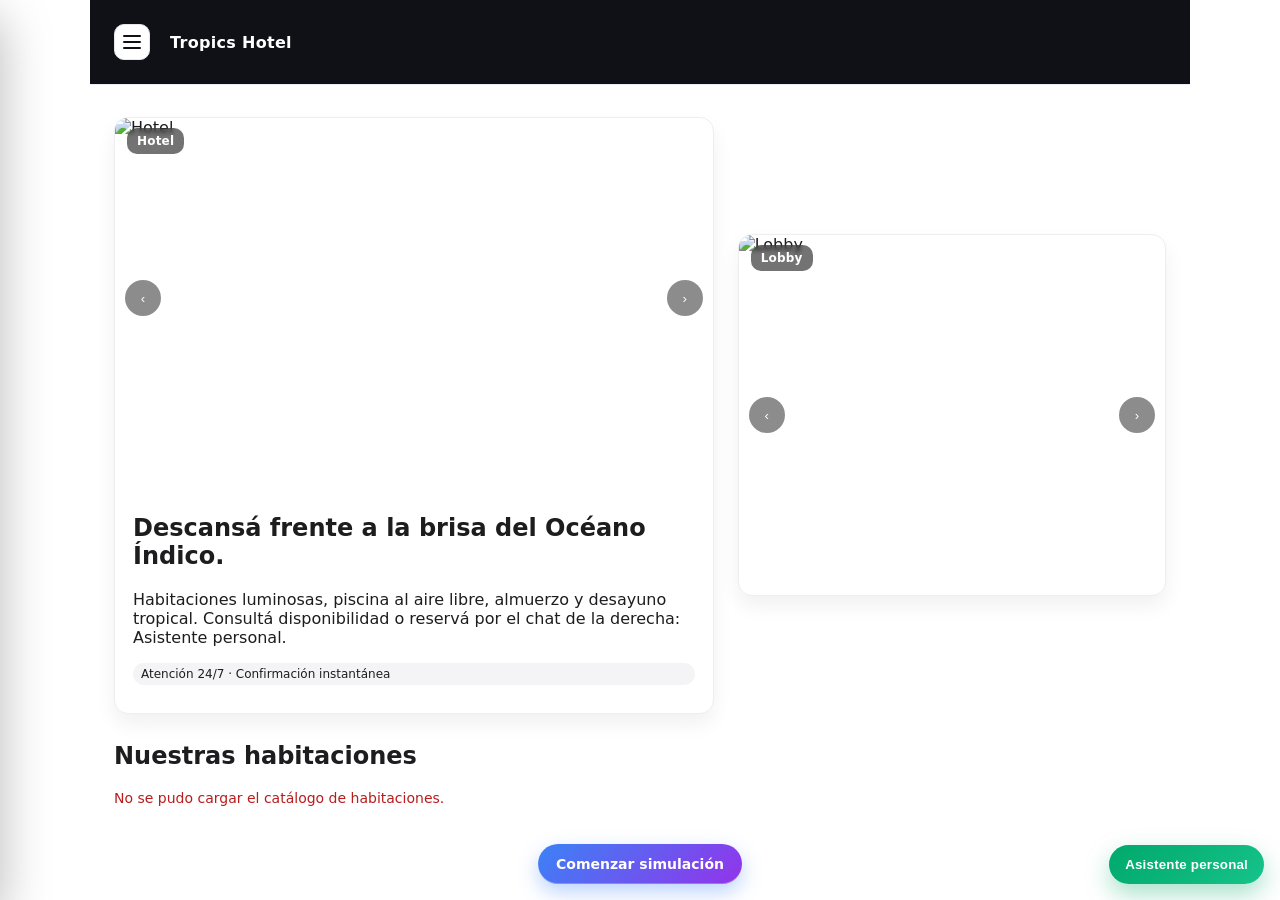
==== index.html @ 01fd9149 "Add files via upload" ====
<!doctype html>
<html lang="es">
  <head>
    <meta charset="utf-8" />
    <meta name="viewport" content="width=device-width, initial-scale=1" />
    <title>Tropics Hotel – Reservas</title>

    <!-- Logo como favicon (opcional) -->
    <link rel="icon" href="img/logo-tropics.jpg" />
    <link rel="stylesheet" href="chat-widget.css" />

    <!-- Estilos/animaciones del CHAT (solo visual) -->
    <link rel="stylesheet" href="visual/chat-visual.css" />
    <script defer src="visual/chat-visual.js"></script>

    <style>
      :root { --brand:#123; --accent:#14b8a6; --jade:#00a86b; --jade2:#16c38a; }
      * { box-sizing:border-box; }

      /* ✅ Fondo con TU nueva imagen (único cambio) */
      body {
        margin:0;
        font-family:system-ui,-apple-system,Segoe UI,Roboto,sans-serif;
        color:#1d1d1f;

        background-image: url('img/bg-gray.jpg'); /* <-- NUEVO FONDO */
        background-size: cover;
        background-position: center;
        background-repeat: no-repeat;
        background-attachment: fixed;
      }

      header { padding:20px 24px; border-bottom:1px solid #eee; position:sticky; top:0; background:#fff; z-index:5; display:flex; align-items:center; justify-content:space-between; }
      header .brand { display:flex; align-items:center; gap:10px; font-weight:800; letter-spacing:.3px; color:var(--brand); }
      /* 🔸 logo clickeable (ampliación en lightbox) */
      header .brand img { width:28px; height:28px; border-radius:6px; object-fit:cover; cursor:zoom-in; }

      .container { max-width:1100px; margin:0 auto; padding:24px; }

      .hero { display:grid; grid-template-columns:1.4fr 1fr; gap:24px; align-items:center; margin-top:8px; }
      .card { border:1px solid #eee; border-radius:14px; overflow:hidden; box-shadow:0 10px 20px rgba(0,0,0,.06); background:#fff; }
      .hero img { display:block; width:100%; height:360px; object-fit:cover; }
      .hero .copy { padding:16px 18px; }

      .rooms { margin-top:28px; }
      .rooms h2 { margin:0 0 12px; }
      .grid { display:grid; grid-template-columns:repeat(3, 1fr); gap:16px; }
      .room { position:relative; border:1px solid #eee; border-radius:12px; overflow:hidden; box-shadow:0 6px 14px rgba(0,0,0,.05); background:#fff; }
      .img-wrap { position:relative; cursor:pointer; }
      .img-wrap img { width:100%; height:200px; object-fit:cover; display:block; position:relative; z-index:1; }

      /* Overlay sobre la imagen (recibe clics) */
      .overlay {
        position:absolute; left:10px; right:10px; bottom:10px;
        display:flex; gap:8px; align-items:center; justify-content:space-between;
        z-index:2;
      }
      .badge-price {
        background:rgba(255,255,255,.92); color:#111;
        padding:6px 10px; border-radius:10px; font-weight:600; font-size:12px;
        backdrop-filter:saturate(1.2) blur(3px);
      }

      /* ===== Botón “¡Reservá ya!” (SOLO DISEÑO) ===== */
      .btn-reserve {
        border:none; cursor:pointer;
        /* ✅ degradé jade para más presencia */
        background: linear-gradient(135deg, var(--jade), var(--jade2));
        color:#fff; font-weight:800; font-size:12px;
        padding:9px 14px; border-radius:999px;
        box-shadow: 0 8px 18px rgba(0,168,107,.35), inset 0 -1px 0 rgba(255,255,255,.25);
        transition: transform .16s ease, box-shadow .2s ease, filter .15s ease;
        position: relative; overflow: hidden;
      }
      /* “levitación” y brillo */
      .btn-reserve:hover{
        transform: translateY(-2px);
        box-shadow: 0 12px 26px rgba(0,168,107,.45), inset 0 -1px 0 rgba(255,255,255,.3);
        filter: brightness(1.03);
      }
      .btn-reserve:active{
        transform: translateY(0);
        filter: saturate(1.06);
      }
      /* Efecto “shine” sutil al pasar el mouse */
      .btn-reserve::before{
        content:"";
        position:absolute; top:-50%; left:-20%;
        width:40%; height:200%;
        transform: rotate(25deg);
        background: linear-gradient(90deg, rgba(255,255,255,0) 0%, rgba(255,255,255,.45) 50%, rgba(255,255,255,0) 100%);
        opacity:0; pointer-events:none;
        transition: opacity .25s ease, left .6s ease;
      }
      .btn-reserve:hover::before{
        opacity:.9; left:120%;
      }

      .room .meta { padding:10px 12px; font-size:14px; display:flex; justify-content:space-between; align-items:center;}
      .pill { background:#f4f4f6; padding:4px 8px; border-radius:999px; font-size:12px; }

      /* 🔹 Acciones bajo el nombre de la habitación */
      .room-actions { display:flex; gap:8px; align-items:center; padding:0 12px 12px 12px; }
      .btn-secondary{
        border:1px solid #e5e7eb; background:#fff; color:#111; font-weight:600; font-size:12px;
        padding:8px 12px; border-radius:10px; cursor:pointer;
      }
      .btn-secondary:hover{ background:#f9fafb; }

      /* ==== Carrusel genérico (hero & lobby) ==== */
      .slider { position:relative; }
      .slider .slide { width:100%; height:360px; object-fit:cover; display:block; }
      .slider .nav {
        position:absolute; top:50%; transform:translateY(-50%);
        background:rgba(0,0,0,.45); color:#fff; border:0; width:36px; height:36px;
        border-radius:999px; cursor:pointer; display:flex; align-items:center; justify-content:center;
      }
      .slider .prev { left:10px; }
      .slider .next { right:10px; }
      .slider .nav:hover { background:rgba(0,0,0,.6); }
      .slider .dots { position:absolute; left:0; right:0; bottom:10px; display:flex; gap:6px; justify-content:center; }
      .slider .dot { width:8px; height:8px; border-radius:999px; background:rgba(255,255,255,.7); border:1px solid rgba(0,0,0,.12); }
      .slider .dot.active { background:#fff; }

      /* 🔖 Etiquetas sobre las fotos */
      .slider .tag-badge{
        position:absolute; top:10px; left:12px;
        padding:6px 10px; border-radius:10px;
        background:rgba(0,0,0,.55); color:#fff; font-weight:700; font-size:12px;
        letter-spacing:.2px; z-index:3; backdrop-filter:saturate(1.2) blur(2px);
      }

      /* ==== Lightbox ==== */
      .lightbox{
        position:fixed; inset:0; display:none;
        align-items:center; justify-content:center;
        background:rgba(10,12,16,.65);
        backdrop-filter:blur(4px);
        z-index:50;
      }
      .lightbox.open{ display:flex; }
      .lightbox .inner{
        position:relative; max-width:92vw; max-height:92vh;
        border-radius:14px; overflow:hidden; box-shadow:0 20px 45px rgba(0,0,0,.35);
        /* 🟢 CAMBIO: blanco para evitar franjas negras */
        background:#fff;
      }
      .lightbox img{
        display:block;
        /* 🟢 CAMBIO: ocupa todo el ancho disponible sin deformar */
        width:100%; height:auto;
        max-width:92vw; max-height:70vh;
        object-fit:contain;
        background:#fff; /* fondo blanco para evitar bordes oscuros */
      }
      .lightbox .close{
        position:absolute; top:10px; right:10px;
        background:rgba(0,0,0,.6); color:#fff; border:0; width:36px; height:36px;
        border-radius:999px; cursor:pointer; font-size:18px; line-height:36px; text-align:center;
      }
      .lightbox .close:hover{ background:rgba(0,0,0,.8); }

      /* 🔹 Panel de descripción bajo la imagen del lightbox */
      .lightbox .caption{
        background:#fff; color:#111;
        padding:14px 16px; border-top:1px solid #111;
      }
      .lightbox .caption h3{ margin:0 0 6px; font-size:16px; }
      .lightbox .caption p{ margin:0; font-size:14px; line-height:1.45; }

      @media (max-width:1024px){ .hero{ grid-template-columns:1fr; } }
      @media (max-width:680px){ .grid{ grid-template-columns:1fr; } .slider .slide{ height:260px; } }

      /* ================================
         🟢 NUEVO: Botón fijo "Comenzar simulación"
         ================================ */
      #simulate-fab{
        position:fixed;
        left:50%;
        bottom:16px;
        transform:translateX(-50%);
        z-index:2147481000; /* por debajo del panel del chat (2147483000) */
        text-decoration:none;
        font-weight:900;
        font-size:14px;
        padding:12px 18px;
        border-radius:999px;
        color:#fff;
        /* 🌌 Azul galáctico con toque morado */
        background:linear-gradient(135deg, #3b82f6, #9333ea);
        box-shadow:0 8px 20px rgba(59,130,246,.35), inset 0 -1px 0 rgba(255,255,255,.25);
        border:0;
        display:inline-flex;
        align-items:center;
        justify-content:center;
        gap:8px;
        animation: simPulse 2.2s ease-in-out infinite;
        user-select:none;
      }
      #simulate-fab:hover{
        filter:brightness(1.05);
        transform:translateX(-50%) translateY(-2px);
        box-shadow:0 12px 28px rgba(59,130,246,.45), inset 0 -1px 0 rgba(255,255,255,.3);
      }
      #simulate-fab:active{ transform:translateX(-50%) translateY(0); }
      @keyframes simPulse{
        0%{ box-shadow:0 8px 20px rgba(59,130,246,.35), 0 0 0 0 rgba(59,130,246,0.25); }
        70%{ box-shadow:0 8px 20px rgba(59,130,246,.35), 0 0 0 14px rgba(59,130,246,0); }
        100%{ box-shadow:0 8px 20px rgba(59,130,246,.35), 0 0 0 0 rgba(59,130,246,0); }
      }
      @media (max-width: 720px){
        #simulate-fab{
          bottom:12px;
          font-size:13px;
          padding:11px 16px;
        }
      }

      /* ================================
         🟢 NUEVO: Botón hamburguesa + Drawer de Políticas
         ================================ */
      .hamburger-btn{
        display:inline-flex;
        align-items:center;
        justify-content:center;
        width:36px; height:36px;
        border-radius:10px;
        border:1px solid #e5e7eb;
        background:#fff; color:#111;
        cursor:pointer;
        margin-right:10px;
      }
      .hamburger-btn:focus{ outline:2px solid #3b82f6; outline-offset:2px; }
      .hamburger-lines{
        width:18px; height:14px; position:relative;
      }
      .hamburger-lines::before,
      .hamburger-lines::after,
      .hamburger-lines span{
        content:"";
        position:absolute; left:0; right:0; height:2px; background:#111; border-radius:2px;
      }
      .hamburger-lines::before{ top:0; }
      .hamburger-lines span{ top:6px; }
      .hamburger-lines::after{ bottom:0; }

      /* Drawer */
      #policy-backdrop{
        position:fixed; inset:0; background:rgba(10,12,16,.55);
        backdrop-filter: blur(2px);
        display:none; z-index:2147481500; /* debajo del chat */
      }
      #policy-backdrop.open{ display:block; }

      #policy-drawer{
        position:fixed; top:0; left:0; bottom:0;
        width:380px; max-width:92vw;
        background:#fff; color:#111;
        box-shadow: 0 18px 48px rgba(0,0,0,.28);
        transform: translateX(-100%);
        transition: transform .25s ease;
        z-index:2147481600; /* debajo del chat */
        display:flex; flex-direction:column;
      }
      #policy-drawer.open{ transform: translateX(0); }

      #policy-drawer header{
        display:flex; align-items:center; justify-content:space-between;
        padding:14px 16px; border-bottom:1px solid #eee;
      }
      #policy-drawer header h2{ font-size:16px; margin:0; }
      #policy-close{
        width:32px; height:32px; border-radius:8px; border:1px solid #e5e7eb; background:#fff; cursor:pointer;
      }
      #policy-body{
        padding:8px 0 12px 0; overflow:auto;
      }

      /* (estilos viejos del acordeón se dejan por compatibilidad) */
      .accordion { padding:8px 12px 16px; }
      .accordion details{ border-bottom:1px solid #eee; padding:6px 0; }
      .accordion summary{ cursor:pointer; list-style:none; font-weight:700; padding:8px 6px; border-radius:8px; }
      .accordion summary::-webkit-details-marker{ display:none; }
      .accordion summary:focus{ outline:2px solid #3b82f6; outline-offset:2px; }
      .accordion .panel{ padding:0 6px 12px 6px; font-size:14px; line-height:1.5; }

      /* ================================
         🟢 NUEVO: Lista de títulos + Modal (panel)
         ================================ */
      .plist{ padding:8px 12px 16px; display:grid; gap:10px; }
      .pitem{
        display:flex; align-items:center; justify-content:space-between; width:100%;
        border:1px solid #e5e7eb; border-radius:12px; background:#fff; padding:10px 12px;
        cursor:pointer; transition: box-shadow .15s ease, transform .03s ease;
      }
      .pitem:hover{ box-shadow:0 6px 16px rgba(0,0,0,.06) }
      .pitem:active{ transform: translateY(1px) }
      .pitem .ptitle{ font-weight:800; font-size:14px; color:#111; }
      .pitem .badge{ font-size:11px; font-weight:700; color:#374151; background:#f3f4f6; border:1px solid #e5e7eb; border-radius:999px; padding:2px 8px; }

      /* Modal dentro del drawer */
      #policy-modal-backdrop{
        position:fixed; inset:0; background:rgba(10,12,16,.55); backdrop-filter: blur(2px);
        display:none; z-index:2147481650; /* por encima del drawer y por debajo del chat */
      }
      #policy-modal-backdrop.open{ display:block; }

      #policy-modal{
        position:fixed; left:50%; top:4vh; transform:translateX(-50%);
        width:min(820px, 94vw); max-height:92vh; overflow:auto;
        background:#fff; border:1px solid #e5e7eb; border-radius:14px;
        box-shadow: 0 20px 48px rgba(0,0,0,.28); z-index:2147481660; display:none;
      }
      #policy-modal.open{ display:block; }
      #policy-modal header{
        position:sticky; top:0; background:#fff; border-bottom:1px solid #eee;
        display:flex; align-items:center; justify-content:space-between; padding:12px 14px; z-index:1;
      }
      #policy-modal header h3{ margin:0; font-size:16px; }
      #policy-modal header button{
        width:34px; height:34px; border-radius:8px; border:1px solid #e5e7eb; background:#fff; cursor:pointer;
      }
      #policy-modal .content{ padding:14px; font-size:14px; line-height:1.55; }
      #policy-modal .content p{ margin:0 0 10px 0 }
      #policy-modal .content ul{ margin:8px 0 12px 18px }
      #policy-modal .content li{ margin:4px 0 }
      .policy-hint{ padding:4px 12px 0; font-size:12px; color:#6b7280; }
    </style>
  </head>
  <body>
    <header class="container">
      <div style="display:flex; align-items:center; gap:10px;">
        <!-- 🟢 NUEVO: Botón hamburguesa (superior izquierdo) -->
        <button id="policy-btn" class="hamburger-btn" aria-label="Abrir políticas y privacidad" aria-controls="policy-drawer" aria-expanded="false">
          <span class="hamburger-lines"><span></span></span>
        </button>

        <div class="brand">
          <img id="logoImage" src="img/logo-tropics.jpg" alt="Logo" onerror="this.style.display='none'">
          Tropics Hotel
        </div>
      </div>
    </header>

    <main class="container">
      <section class="hero">
        <!-- ====== HERO / IZQUIERDA (Hotel) ====== -->
        <div class="card">
          <div class="slider" id="slider-hero" aria-label="Galería del hotel">
            <span class="tag-badge">Hotel</span>
            <img class="slide" id="hero-img" src="" alt="Hotel" />
            <button class="nav prev" type="button" aria-label="Anterior" id="hero-prev">‹</button>
            <button class="nav next" type="button" aria-label="Siguiente" id="hero-next">›</button>
            <div class="dots" id="hero-dots" aria-hidden="true"></div>
          </div>
          <div class="copy">
            <h1>Descansá frente a la brisa del Océano Índico.</h1>
            <p>Habitaciones luminosas, piscina al aire libre, almuerzo y desayuno tropical. Consultá disponibilidad o reservá por el chat de la derecha: Asistente personal.</p>
            <p class="pill">Atención 24/7 · Confirmación instantánea</p>
          </div>
        </div>

        <!-- ====== LOBBY / DERECHA ====== -->
        <div class="card">
          <div class="slider" id="slider-lobby" aria-label="Galería del lobby">
            <span class="tag-badge">Lobby</span>
            <img class="slide" id="lobby-img" src="" alt="Lobby" />
            <button class="nav prev" type="button" aria-label="Anterior" id="lobby-prev">‹</button>
            <button class="nav next" type="button" aria-label="Siguiente" id="lobby-next">›</button>
            <div class="dots" id="lobby-dots" aria-hidden="true"></div>
          </div>
        </div>
      </section>

      <!-- === HABITACIONES DINÁMICAS DESDE GOOGLE SHEETS === -->
      <section class="rooms">
        <h2>Nuestras habitaciones</h2>
        <div id="rooms-grid" class="grid" aria-live="polite"></div>

        <!-- Plantilla de tarjeta -->
        <template id="room-card-template">
          <article class="room">
            <div class="img-wrap" role="button" tabindex="0" aria-label="Seleccionar habitación">
              <img src="" alt="" loading="lazy" />
              <div class="overlay">
                <span class="badge-price"></span>
                <button class="btn-reserve" type="button" aria-label="Reservar esta habitación">¡Reservá ya!</button>
              </div>
            </div>
            <div class="meta">
              <strong class="room-name"></strong>
              <span class="pill room-price"></span>
            </div>
            <!-- 🔹 NUEVO: acciones bajo el nombre -->
            <div class="room-actions">
              <button class="btn-secondary btn-view" type="button" aria-label="Ver habitación">Ver habitación</button>
            </div>
          </article>
        </template>

        <p id="rooms-error" style="display:none; color:#b91c1c; font-size:14px; margin-top:8px;">
          No se pudo cargar el catálogo de habitaciones.
        </p>
      </section>
    </main>

    <!-- 🔵 NUEVO: Backdrop + Drawer de Políticas con lista dinámica -->
    <div id="policy-backdrop" aria-hidden="true"></div>
    <aside id="policy-drawer" role="dialog" aria-label="Políticas y privacidad" aria-modal="true">
      <header>
        <h2>Políticas y privacidad</h2>
        <button id="policy-close" aria-label="Cerrar panel">✕</button>
      </header>

      <div id="policy-body">
        <p class="policy-hint">Tocá un título para ver su información.</p>
        <!-- Lista dinámica de títulos del PDF (extraídos desde politicas.html) -->
        <div id="policy-list" class="plist" role="list"></div>
      </div>
    </aside>

    <!-- Modal (dentro del panel) -->
    <div id="policy-modal-backdrop" aria-hidden="true"></div>
    <article id="policy-modal" role="dialog" aria-modal="true" aria-labelledby="policy-modal-title" aria-describedby="policy-modal-desc">
      <header>
        <h3 id="policy-modal-title">Título</h3>
        <button id="policy-modal-close" aria-label="Cerrar">✕</button>
      </header>
      <div id="policy-modal-desc" class="content"></div>
    </article>

    <!-- Lightbox global -->
    <div class="lightbox" id="lightbox" role="dialog" aria-modal="true" aria-label="Imagen ampliada">
      <div class="inner">
        <button class="close" type="button" id="lbClose" aria-label="Cerrar">✕</button>
        <img id="lbImg" src="" alt="Imagen ampliada" />
        <!-- 🔹 NUEVO: panel de texto bajo la imagen -->
        <div class="caption" id="lbCaption" style="display:none;">
          <h3 id="lbTitle"></h3>
          <p id="lbText"></p>
        </div>
      </div>
    </div>

    <!-- LÓGICA: Carruseles + Lightbox -->
    <script>
      /* ===== Util: prueba .jpg/.jpeg/.webp automáticamente ===== */
      function setImgWithFallback(imgEl, basePathWithoutExt, onload) {
        const exts = [".jpg",".jpeg",".webp"];
        let i = 0;
        function tryNext(){
          if (i >= exts.length) return;
          const url = basePathWithoutExt + exts[i++];
          imgEl.onload = () => { imgEl.onload = null; onload && onload(); };
          imgEl.onerror = tryNext;
          imgEl.src = url;
        }
        tryNext();
      }

      /* ===== Normalizar enlaces de Google Drive a directo (lh3) ===== */
      function normalizeDriveUrl(u){
        if(!u) return u;
        try {
          const s = String(u).trim();
          // ya directo (lh3)
          if (/^https?:\/\/(?:lh3|lh\d)\.googleusercontent\.com\/d\//i.test(s)) return s;
          // /file/d/ID/(view|preview)...
          let m = s.match(/\/file\/d\/([a-zA-Z0-9_-]+)/);
          if (m && m[1]) return `https://lh3.googleusercontent.com/d/${m[1]}=w1600`;
          // .../d/ID/...
          m = s.match(/\/d\/([a-zA-Z0-9_-]+)/);
          if (m && m[1]) return `https://lh3.googleusercontent.com/d/${m[1]}=w1600`;
          // open?id=ID  o  uc?id=ID  o  ?id=ID
          m = s.match(/[?&](?:id|uc)=([a-zA-Z0-9_-]+)/);
          if (m && m[1]) return `https://lh3.googleusercontent.com/d/${m[1]}=w1600`;
          return s;
        } catch { return u; }
      }

      /* Probar si existe una imagen (cualquier extensión común) */
      function probeBaseExists(basePathWithoutExt, cb) {
        const exts = [".jpg",".jpeg",".webp"];
        let i = 0;
        function tryNext(){
          if (i >= exts.length) { cb(false); return; }
          const url = basePathWithoutExt + exts[i++];
          const im = new Image();
          im.onload = ()=> cb(true);
          im.onerror = tryNext;
          im.src = url;
        }
        tryNext();
      }

      (function(){
        /* ===== Lightbox ===== */
        const lb = document.getElementById('lightbox');
        const lbImg = document.getElementById('lbImg');
        const lbClose = document.getElementById('lbClose');
        const lbCaption = document.getElementById('lbCaption');
        const lbTitle = document.getElementById('lbTitle');
        const lbText = document.getElementById('lbText');

        // ⬇️ Extiendo para soportar título + texto (back-compatible con llamadas viejas)
        function openLB(src, alt, title, text){
          lbImg.src = src; lbImg.alt = alt || 'Imagen ampliada';
          if (title || text){
            lbTitle.textContent = title || '';
            lbText.textContent = text || '';
            lbCaption.style.display = 'block';
          } else {
            lbCaption.style.display = 'none';
            lbTitle.textContent = '';
            lbText.textContent = '';
          }
          lb.classList.add('open'); lb.setAttribute('aria-hidden','false'); lbClose.focus();
        }
        function closeLB(){
          lb.classList.remove('open'); lb.setAttribute('aria-hidden','true');
        }
        lbClose?.addEventListener('click', closeLB);
        lb?.addEventListener('click', (e)=>{ if(e.target === lb) closeLB(); });
        document.addEventListener('keydown', (e)=>{ if (e.key === 'Escape' && lb.classList.contains('open')) closeLB(); });

        /* 🔸 Logo ampliable */
        const logo = document.getElementById('logoImage');
        if (logo) {
          logo.addEventListener('click', ()=> openLB(logo.src, 'Logo del hotel'));
        }

        /* ===== Carrusel: hero ===== */
        const heroImgs = ["/img/hotel-1", "/img/hotel-2", "/img/hotel-3"]; // sin extensión
        const heroImgEl = document.getElementById('hero-img');
        const heroDots = document.getElementById('hero-dots');
        let hi = 0;
        function renderHeroDots(){
          heroDots.innerHTML = "";
          heroImgs.forEach((_, idx) => {
            const d = document.createElement('div');
            d.className = 'dot' + (idx===hi ? ' active':'');
            d.addEventListener('click', ()=>showHero(idx));
            heroDots.appendChild(d);
          });
        }
        function showHero(idx){
          hi = (idx + heroImgs.length) % heroImgs.length;
          setImgWithFallback(heroImgEl, heroImgs[hi], renderHeroDots);
        }
        document.getElementById('hero-prev').addEventListener('click', ()=>showHero(hi-1));
        document.getElementById('hero-next').addEventListener('click', ()=>showHero(hi+1));
        heroImgEl.addEventListener('click', ()=> openLB(heroImgEl.src, 'Hotel'));
        showHero(0);
        /* 🟢 NUEVO: Auto-rotación cada 5 segundos (loop infinito) */
        setInterval(()=>showHero(hi+1), 5000);

        /* ===== Carrusel: lobby (auto-agrega lobby-2 si existe) ===== */
        const lobbyBaseList = ["/img/lobby"]; // base sin extensión
        const lobbyImgEl = document.getElementById('lobby-img');
        const lobbyDots = document.getElementById('lobby-dots');
        let li = 0;

        function renderLobbyDots(){
          lobbyDots.innerHTML = "";
          lobbyBaseList.forEach((_, idx) => {
            const d = document.createElement('div');
            d.className = 'dot' + (idx===li ? ' active':'' );
            d.addEventListener('click', ()=>showLobby(idx));
            lobbyDots.appendChild(d);
          });
        }
        function showLobby(idx){
          li = (idx + lobbyBaseList.length) % lobbyBaseList.length;
          setImgWithFallback(lobbyImgEl, lobbyBaseList[li], renderLobbyDots);
        }
        document.getElementById('lobby-prev').addEventListener('click', ()=>showLobby(li-1));
        document.getElementById('lobby-next').addEventListener('click', ()=>showLobby(li+1));
        lobbyImgEl.addEventListener('click', ()=> openLB(lobbyImgEl.src, 'Lobby'));

        // inicial
        showLobby(0);
        /* 🟢 NUEVO: Auto-rotación cada 5 segundos (loop infinito) */
        setInterval(()=>showLobby(li+1), 5000);

        // 🔸 si existe /img/lobby-2.(jpg|jpeg|webp), se agrega automáticamente
        probeBaseExists("/img/lobby-2", (exists) => {
          if (exists) {
            lobbyBaseList.push("/img/lobby-2");
            renderLobbyDots();
          }
        });

        // Exponer openLB global para usarlo desde otras secciones (rooms)
        window.__openLB = openLB;
      })();
    </script>

    <!-- LÓGICA DE HABITACIONES (intacta + integración Reserva rápida + Ver habitación) -->
    <script>
      (function(){
        // Orden visual
        const wantedNames = ["Suite premium","Simple estándar","Simple estándar","Doble estándar"];

        // Base de imágenes (el script intentará .jpg/.jpeg/.webp)
        const imageBaseMap = {
          "Suite premium": "suite-premium",
          "Simple estándar": ["simple-estandar-1","simple-estandar-2"],
          "Doble estándar": "doble-estandar"
        };
        const imagePickCount = {};

        const grid = document.getElementById('rooms-grid');
        const tpl  = document.getElementById('room-card-template');
        const err  = document.getElementById('rooms-error');

        const normalized = (s)=> String(s||'').toLowerCase().normalize('NFD').replace(/[\u0300-\u036f]/g,'').trim();

        function pickBase(name){
          const v = imageBaseMap[name];
          if (!v) return null;
          if (Array.isArray(v)) {
            const used = imagePickCount[name] || 0;
            imagePickCount[name] = used + 1;
            return v[used % v.length];
          }
          return v;
        }

        function setImgWithFallbackRoom(imgEl, base) {
          const exts = [".jpg",".jpeg",".webp"];
          let i = 0;
          function tryNext(){
            if (i >= exts.length) {
              // Fallback final remoto
              imgEl.src = "https://images.unsplash.com/photo-1551776235-dde6d4829808?q=80&w=1200&auto=format&fit=crop";
              return;
            }
            imgEl.onerror = () => { i++; tryNext(); };
            imgEl.src = "/img/" + base + exts[i];
          }
          tryNext();
        }

        function formatPrice(v, curr){
          if(!(Number.isFinite(v) && v>0)) return null;
          try { return new Intl.NumberFormat('es-AR', { style: 'currency', currency: (curr||'USD') }).format(v); }
          catch { return (curr||'USD') + " " + v; }
        }

        /* ===== Apertura del chat y navegación al flujo de RESERVA ===== */

        // Mantengo helpers existentes como fallback:
        function openChatFast() {
          try { if (window.ChatWidget && typeof window.ChatWidget.open === 'function') window.ChatWidget.open(); } catch(e){}
          const launcher = document.querySelector('#chat-widget-launcher, [data-cw="launcher"], .cw-launcher, button[aria-label="Asistente personal"]');
          if (launcher) { try { launcher.click(); } catch(e){} }
          const buttons = Array.from(document.querySelectorAll('button, a, div[role="button"]'));
          const cand = buttons.find(b => (b.innerText||'').toLowerCase().includes('asistente personal'));
          if (cand) { try { cand.click(); } catch(e){} }
        }

        function tryClickReserveButton() {
          const selectors = ['button','a','[role="button"]','.cw-chip','.cw-menu button','.cw-menu a'];
          const labels = ['hacer una reserva','reservar','reserva','book now','book','make a reservation'];
          for (const sel of selectors) {
            const nodes = document.querySelectorAll(sel);
            for (const n of nodes) {
              const t = (n.innerText || n.textContent || '').trim().toLowerCase();
              if (!t) continue;
              if (labels.some(lbl => t.includes(lbl))) {
                try { (n).click(); return true; } catch {}
              }
            }
          }
          return false;
        }

        function sendToChat(text){
          const start = performance.now();
          function tryNow(){
            const input = document.querySelector('#cw-text, #cw-input, [data-cw="input"], .cw-input textarea, .cw-input input, textarea, input[type="text"]');
            if (input && input.offsetParent !== null) {
              input.focus();
              input.value = text;
              input.dispatchEvent(new Event('input', {bubbles:true}));
              const sendBtn = document.querySelector('#cw-send, [data-cw="send"], .cw-send, button[type="submit"]');
              if (sendBtn) { try { sendBtn.click(); } catch(e){} }
              else { input.dispatchEvent(new KeyboardEvent('keydown', {key:'Enter', bubbles:true})); }
              return true;
            }
            if (performance.now() - start < 2200) { requestAnimationFrame(tryNow); return false; }
            window.postMessage({ type:'CW_PREFILL', text }, '*');
            return false;
          }
          tryNow();
        }

        // >>> ACTUALIZADO: usa la API del widget (Reserva rápida) y conserva fallback
        function launchReservation(roomName, priceFmt){
          // 1) Intento oficial: abrir panel + Reserva rápida con habitación preseleccionada
          try {
            if (window.ChatWidget && typeof window.ChatWidget.startPreselected === 'function') {
              window.ChatWidget.startPreselected(roomName);
              return; // éxito: no hace falta fallback
            }
          } catch(e){ /* continúa al fallback */ }

        // 2) Fallback: abrir chat, intentar “Hacer una reserva” por UI/texto
          openChatFast();

          let clicked = false;
          const t0 = performance.now();
          const spinClick = () => {
            if (!clicked) clicked = tryClickReserveButton();
            if (!clicked && performance.now() - t0 < 1000) requestAnimationFrame(spinClick);
          };
          spinClick();

          setTimeout(() => { if (!clicked) sendToChat('Hacer una reserva'); }, 350);

          const humanMsg = `Seleccioné la habitación "${roomName}"${priceFmt ? ` por ${priceFmt} por noche` : ''}.`;
          const setRoom  = `Habitación: ${roomName}`;
          const askDates = `Continuemos con mi reserva. Por favor, pedime: fecha de entrada, fecha de salida (o cantidad de noches), mi nombre completo, email y teléfono.`;
          setTimeout(()=> sendToChat(humanMsg), 550);
          setTimeout(()=> sendToChat(setRoom),   800);
          setTimeout(()=> sendToChat(askDates), 1050);
        }

        /* ===== Helpers de ficha ===== */

        function normalizeAmenities(v){
          if (!v) return '';
          if (Array.isArray(v)) return v.map(x=>String(x).trim()).filter(Boolean).join(' · ');
          const s = String(v);
          if (s.includes('·')) return s.replace(/\s*·\s*/g,' · ').trim();
          if (s.includes('\n')) return s.split('\n').map(x=>x.trim()).filter(Boolean).join(' · ');
          if (s.includes(',')) return s.split(',').map(x=>x.trim()).filter(Boolean).join(' · ');
          return s.trim();
        }

        function openRoomDetails(roomName, imageUrl, amenitiesText){
          const title = roomName || 'Habitación';
          const text  = amenitiesText || 'Información disponible en recepción.';
          const alt   = `Foto de ${title}`;
          const src   = imageUrl || 'https://images.unsplash.com/photo-1551776235-dde6d4829808?q=80&w=1200&auto=format&fit=crop';
          // usa el lightbox global extendido
          if (window.__openLB) window.__openLB(src, alt, title, text);
        }

        /* ===== Construcción de tarjetas desde Sheets ===== */

        fetch('/api/web/rooms')
          .then(r => r.json())
          .then(({ok, rooms}) => {
            if(!ok) throw new Error('rooms_api');
            const list = Array.isArray(rooms) ? rooms : [];

            // 🔧 FIX duplicados:
            // Agrupo por nombre normalizado y consumo en orden (shift) para que
            // si “Simple estándar” aparece dos veces, tome dos filas distintas.
            const groups = {};
            const norm = (x)=> normalized(x?.name);
            for (const r of list) {
              const key = norm(r);
              if (!key) continue;
              if (!groups[key]) groups[key] = [];
              groups[key].push(r);
            }

            const chosen = [];
            for (const desired of wantedNames) {
              const key = normalized(desired);
              const r = (groups[key] && groups[key].length) ? groups[key].shift() : null;
              chosen.push(r || { name: desired, basePrice: null, currency: 'USD' });
            }
            // 🔧 FIN FIX duplicados

            const grid = document.getElementById('rooms-grid');
            const tpl  = document.getElementById('room-card-template');

            grid.innerHTML = '';
            chosen.slice(0,4).forEach((r, idx) => {
              const node = document.importNode(tpl.content, true);
              const card = node.querySelector('.room');
              const imgWrap = node.querySelector('.img-wrap');
              const overlay = node.querySelector('.overlay');
              const img  = node.querySelector('img');
              const nm   = node.querySelector('.room-name');
              const pill = node.querySelector('.room-price');
              const badge= node.querySelector('.badge-price');
              const btn  = node.querySelector('.btn-reserve');
              const btnView = node.querySelector('.btn-view');

              const wantedNameOriginal = wantedNames[idx];
              const roomName = r.name || wantedNameOriginal || 'Habitación';
              const priceFmt = formatPrice(Number(r.basePrice ?? r.price ?? r.precio ?? r.PRECIO_BASE), r.currency || r.moneda);

              nm.textContent   = roomName;
              pill.textContent = priceFmt ? ('desde ' + priceFmt) : 'consultar';
              badge.textContent= priceFmt ? (priceFmt + ' / noche') : 'Consultar precio';

              // ========= ASIGNACIÓN DE IMAGEN (intacta) =========
              const imageFromSheets =
                r.imageUrl || r.image || r.image_url || r.IMAGEN_URL || r.IMAGEN || r.FOTO || r.photo || r.foto;

              const baseLocal = pickBase(wantedNameOriginal);

              if (imageFromSheets) {
                const normalizedUrl = normalizeDriveUrl(imageFromSheets);
                img.src = normalizedUrl;
                img.onerror = () => {
                  if (baseLocal) setImgWithFallbackRoom(img, baseLocal);
                  else img.src = "https://images.unsplash.com/photo-1551776235-dde6d4829808?q=80&w=1200&auto=format&fit=crop";
                };
              } else if (baseLocal) {
                setImgWithFallbackRoom(img, baseLocal);
              } else {
                img.src = "https://images.unsplash.com/photo-1551776235-dde6d4829808?q=80&w=1200&auto=format&fit=crop";
              }
              // =========================================

              // Servicios / amenities desde Sheets
              const amenitiesText = normalizeAmenities(r.amenities || r.SERVICIOS || r.features || r.FEATURES);

              // === Acciones ===
              const handleReserve = (ev) => { ev?.preventDefault?.(); launchReservation(roomName, priceFmt); };
              btn.addEventListener('click', handleReserve);
              overlay.addEventListener('click', handleReserve);
              imgWrap.addEventListener('click', handleReserve);
              imgWrap.addEventListener('keydown', (e)=>{ if (e.key === 'Enter' || e.key === ' ') handleReserve(e); });

              // 🔹 Ver habitación: solo foto + servicios (sin abrir chat)
              btnView.addEventListener('click', (e)=> {
                e.preventDefault();
                e.stopPropagation();
                e.stopImmediatePropagation();
                openRoomDetails(roomName, img.src, amenitiesText);
              });

              grid.appendChild(node);
            });
          })
          .catch(() => { err.style.display = 'block'; });
      })();
    </script>

    <!-- Chat dock a la derecha (NO TOCAR) -->
    <script src="chat-widget.js" defer></script>

    <!-- 🟢 NUEVO: Botón fijo centrado inferior -> abre la simulación en nueva pestaña -->
    <a href="chat-simulacion.html" target="_blank" rel="noopener" id="simulate-fab" aria-label="Comenzar simulación">
      Comenzar simulación
    </a>

    <!-- 🔵 NUEVO: Lógica del botón hamburguesa / drawer + construcción dinámica desde politicas.html -->
    <script>
      (function(){
        const btn = document.getElementById('policy-btn');
        const drawer = document.getElementById('policy-drawer');
        const backdrop = document.getElementById('policy-backdrop');
        const closeBtn = document.getElementById('policy-close');

        const list = document.getElementById('policy-list');
        const mBackdrop = document.getElementById('policy-modal-backdrop');
        const modal = document.getElementById('policy-modal');
        const mClose = document.getElementById('policy-modal-close');
        const mTitle = document.getElementById('policy-modal-title');
        const mDesc  = document.getElementById('policy-modal-desc');

        function openDrawer(){
          drawer.classList.add('open');
          backdrop.classList.add('open');
          btn.setAttribute('aria-expanded','true');
          backdrop.setAttribute('aria-hidden','false');
          setTimeout(()=> closeBtn.focus(), 50);
        }
        function closeDrawer(){
          drawer.classList.remove('open');
          backdrop.classList.remove('open');
          btn.setAttribute('aria-expanded','false');
          backdrop.setAttribute('aria-hidden','true');
          btn.focus();
        }

        btn?.addEventListener('click', openDrawer);
        closeBtn?.addEventListener('click', closeDrawer);
        backdrop?.addEventListener('click', closeDrawer);
        document.addEventListener('keydown', (e)=>{ if (e.key === 'Escape' && drawer.classList.contains('open')) closeDrawer(); });

        // ========= Modal =========
        function openModal(title, html){
          mTitle.textContent = title || 'Detalle';
          mDesc.innerHTML = html || '<p>Sin contenido.</p>';
          mBackdrop.classList.add('open');
          modal.classList.add('open');
          setTimeout(()=> mClose.focus(), 20);
        }
        function closeModal(){
          mBackdrop.classList.remove('open');
          modal.classList.remove('open');
        }
        mBackdrop.addEventListener('click', closeModal);
        mClose.addEventListener('click', closeModal);
        document.addEventListener('keydown', (e)=>{ if (e.key === 'Escape' && modal.classList.contains('open')) closeModal(); });

        // ========= Construcción desde /politicas.html =========
        function normalize(s){
          return String(s||'').toLowerCase().normalize('NFD').replace(/[\u0300-\u036f]/g,'').trim();
        }
        function pesoCategoria(t){
          const s = normalize(t);
          if (/(privacidad|datos personales|proteccion de datos)/.test(s)) return 10;
          if (/(cookies?)/.test(s)) return 20;
          if (/(cancelaci[oó]n|reembolso|no[- ]?show)/.test(s)) return 30;
          if (/(pagos?|facturaci[oó]n|tarifas)/.test(s)) return 40;
          if (/(responsabilidad|disclaimer|limitaci[oó]n)/.test(s)) return 50;
          if (/(terminos|condiciones)/.test(s)) return 60;
          return 70;
        }

        function extraerSecciones(doc){
          // Tomamos headings del body
          const headings = Array.from(doc.querySelectorAll('h1,h2,h3'));
          if (!headings.length){
            return [{ title: 'Políticas (versión completa)', html: (doc.body?.innerHTML || '').trim() }];
          }
          const bodyNodes = Array.from(doc.body.childNodes);
          const sections = [];
          let current = null, currentLevel = 10;

          function start(title, level){
            current = { title: title?.trim() || 'Sección', html: '' };
            currentLevel = level;
            sections.push(current);
          }

          for (const node of bodyNodes){
            if (node.nodeType === Node.ELEMENT_NODE && /^(H1|H2|H3)$/.test(node.nodeName)){
              const level = Number(node.nodeName.substring(1));
              start(node.textContent, level);
              continue;
            }
            if (!current) start('Introducción', 3);
            current.html += node.outerHTML ? node.outerHTML : (node.textContent || '');
          }

          // Limpieza
          return sections
            .map(s => ({ title: s.title, html: (s.html || '').trim() }))
            .filter(s => s.html && s.html.replace(/<[^>]+>/g,'').trim().length);
        }

        function construirLista(secciones){
          list.innerHTML = '';
          // Ordenar por categoría “lógica” y luego alfabético
          secciones
            .map(s => ({...s, weight: pesoCategoria(s.title)}))
            .sort((a,b)=> (a.weight - b.weight) || a.title.localeCompare(b.title))
            .forEach((s, idx) => {
              const btn = document.createElement('button');
              btn.type = 'button';
              btn.className = 'pitem';
              btn.setAttribute('role', 'listitem');
              btn.innerHTML = `<span class="ptitle">${s.title}</span><span class="badge">${idx+1}</span>`;
              btn.addEventListener('click', ()=> openModal(s.title, s.html));
              list.appendChild(btn);
            });

          if (!list.childElementCount){
            const empty = document.createElement('div');
            empty.className = 'pitem';
            empty.innerHTML = '<span class="ptitle">No se encontraron secciones en politicas.html</span>';
            list.appendChild(empty);
          }
        }

        function construirDesdePoliticas(){
          fetch('/politicas.html', { credentials:'same-origin' })
            .then(r => r.text())
            .then(html => {
              const parser = new DOMParser();
              const doc = parser.parseFromString(html, 'text/html');
              const secciones = extraerSecciones(doc);
              construirLista(secciones);
            })
            .catch(() => {
              list.innerHTML = `
                <div class="pitem"><span class="ptitle">No se pudo cargar /politicas.html</span></div>
                <div class="pitem"><span class="ptitle">Ver documento completo</span></div>`;
              // Si querés, podríamos enlazar al PDF aquí, pero me pediste sin iframes.
            });
        }

        // Construir lista apenas cargue el DOM (y también al abrir el drawer por si el archivo cambia)
        if (document.readyState === 'loading'){
          document.addEventListener('DOMContentLoaded', construirDesdePoliticas, { once:true });
        } else {
          construirDesdePoliticas();
        }
        btn.addEventListener('click', construirDesdePoliticas);
      })();
    </script>
    <script src="room_previews.js"></script>
  <script src="demo_override.js"></script>
</body>
</html>
---- chat-widget.css ----
/* mvp_AGENTS/src/web/public/chat-widget.css */
:root{
  --cw-bg:#fff;
  --cw-primary:#1b5cff;
  --cw-muted:#8b8b94;
  --cw-border:#e7e7ec;
  --cw-shadow: 0 20px 40px rgba(0,0,0,.12);
  --cw-width: 380px;           /* ancho de referencia */
  --cw-elev: 2147483000;       /* z-index alto para no taparse */
}

/* ───────── Lanzador (visible en mobile y desktop) ───────── */
#cw-launcher{
  position:fixed;
  right:16px; bottom:16px; z-index:var(--cw-elev);
  border:none; border-radius:999px; padding:12px 16px;
  background:var(--cw-primary); color:#fff; font-weight:700; cursor:pointer;
  box-shadow: 0 6px 16px rgba(0,0,0,.15);
}

/* ───────── Panel flotante (cuadrado) ───────── */
#cw-panel{
  position:fixed;
  right:16px; bottom:80px; z-index:var(--cw-elev);
  width:360px; max-width:calc(100vw - 32px);
  height:520px; max-height:calc(100vh - 120px);
  background:var(--cw-bg);
  border:1px solid #e5e7eb; border-radius:14px;
  box-shadow: 0 8px 24px rgba(0,0,0,.18);
  display:none; flex-direction:column; overflow:hidden;

  /* Animación de aparición */
  transform: translateY(10px);
  opacity: 0; pointer-events: none;
  transition: .25s ease;
}
#cw-panel.open{
  display:flex;
  transform: translateY(0);
  opacity: 1; pointer-events: auto;
}

/* ───────── Head / Body / Foot ───────── */
#cw-head{
  padding:10px 12px; background: #0ea5e9; color:#fff;
  display:flex; align-items:center; justify-content:space-between;
}
#cw-title{ font-weight:700; }
#cw-close{
  background:transparent; border:0; color:#fff; font-size:18px; cursor:pointer;
}

#cw-body{
  padding:12px; flex:1; overflow:auto; background:#f9fafb;
  display:flex; flex-direction:column;
}

#cw-foot{
  display:flex; gap:8px; border-top:1px solid #e5e7eb; padding:8px; background:#fff;
}
#cw-text{
  flex:1; padding:10px 12px; border:1px solid #e5e7eb; border-radius:10px; outline:none;
}
#cw-send{
  background:#0ea5e9; color:#fff; border:0; padding:10px 16px; border-radius:10px; cursor:pointer; font-weight:700;
}

/* ───────── Mensajes / Botones / Chips ───────── */
.cw-msg{ margin:8px 0; max-width:90%; white-space:pre-wrap; }
.cw-user{
  align-self:flex-end; background:#dbeafe; padding:8px 10px;
  border-radius:12px 12px 2px 12px;
}
.cw-bot{
  align-self:flex-start; background:#fff; padding:8px 10px;
  border:1px solid #e5e7eb; border-radius:12px 12px 12px 2px;
}
.cw-chips{ display:flex; gap:8px; flex-wrap:wrap; margin-top:6px; }
.cw-chip, .cw-btn{
  background:#f3f4f6; border:1px solid #e5e7eb;
  border-radius:999px; padding:6px 10px; cursor:pointer;
}
.cw-card{
  background:#fff; border:1px solid #e5e7eb; border-radius:10px; padding:10px;
}

/* ───────── Responsivo ───────── */
@media (max-width: 420px){
  #cw-panel{
    right:16px; left:16px; width:auto;
    height: calc(100vh - 140px);
  }
}

/* Nota:
   - Se eliminó el comportamiento "docked" de escritorio y la regla que
     ocultaba el launcher en desktop. Ahora el botón funciona como interruptor
     en todas las resoluciones, consistente con el JS actualizado.
*/

/* ───────────────────── NUEVO: estilos para flujos separados y calendario ───────────────────── */

/* Texto guía bajo el input (se muestra solo en modo post_qna) */
#cw-hint{
  display:none; font-size:12px; color:#6b7280; padding:6px 10px;
  background:#fff; border-top:1px solid #eef2f7;
}

/* Utilidades */
.cw-right{ display:flex; justify-content:flex-end; gap:8px; }
.cw-prim{ background:var(--cw-primary); color:#fff; border-color:var(--cw-primary); }

/* Formularios dentro del widget (Reserva/Consulta) */
.cw-form{ display:flex; flex-direction:column; gap:10px; }
.cw-form input, .cw-form textarea{
  width:100%; padding:10px; border:1px solid #e5e7eb; border-radius:10px; outline:none; background:#fff;
}
.cw-grid2{
  display:grid; grid-template-columns: 1fr 1fr; gap:10px;
}
.cw-thread{
  max-height:240px; overflow:auto; border:1px dashed #e7e7ec; border-radius:10px; padding:8px; background:#fff;
}
.cw-back{
  background:#fff; border:1px solid var(--cw-border); border-radius:8px; padding:6px 10px; cursor:pointer;
}

/* Calendario de rango (Disponibilidad) */
.cw-cal-head{ display:flex; align-items:center; justify-content:space-between; margin-bottom:8px; }
.cw-cal-grid{ display:grid; grid-template-columns: repeat(7, 1fr); gap:6px; }
.cw-dow{ text-align:center; font-weight:700; color:#6b7280; }
.cw-day{
  border:1px solid #e5e7eb; background:#fff; border-radius:8px; padding:8px 0; cursor:pointer;
}
.cw-day.cw-muted{ opacity:.35; }
.cw-in-range{ background:#eef2ff; border-color:#c7d2fe; }
.cw-sel-from, .cw-sel-to{ background:var(--cw-primary); color:#fff; border-color:var(--cw-primary); }

.cw-cal-foot{ display:flex; align-items:center; justify-content:space-between; margin-top:8px; }

/* Listado de habitaciones disponibles */
.cw-list{ display:flex; flex-direction:column; gap:10px; margin-top:12px; }
.cw-room-item{
  display:grid; grid-template-columns: 1fr auto; gap:8px; align-items:center;
}
.cw-room-name{ font-weight:800; }
.cw-room-sub{ color:#6b7280; font-size:12px; }
.cw-room-meta{ display:flex; gap:12px; color:#374151; font-size:12px; }

/* ================================
   🔥 Mejoras visuales de botones (sutiles, sin romper nada)
   ================================ */
.cw-btn{
  transition: transform .15s ease, box-shadow .2s ease, background-color .2s ease, border-color .2s ease, color .2s ease;
  will-change: transform;
}
.cw-btn:hover{ transform: translateY(-1px); }
.cw-btn:active{ transform: translateY(0); }

/* Botón “Ver habitación” más llamativo (selectivo) */
.cw-btn.cw-callout{
  background: linear-gradient(180deg, #2b2f36, #0b0d10);
  color:#fff;
  border:1px solid rgba(255,255,255,.08);
  box-shadow: 0 8px 24px rgba(0,0,0,.30), inset 0 1px 0 rgba(255,255,255,.06);
}
.cw-btn.cw-callout:hover{
  box-shadow: 0 12px 28px rgba(0,0,0,.35), inset 0 1px 0 rgba(255,255,255,.08);
}

/* Mini “pulse” muy suave para destacar acciones importantes dentro del chat */
@keyframes cwPulse {
  0% { transform: scale(1); }
  50% { transform: scale(1.03); }
  100% { transform: scale(1); }
}
.cw-btn.cw-callout.cw-pulse{
  animation: cwPulse 1.2s ease-in-out 2;
}

/* ================================
   🖼️ Lightbox exclusivo del CHAT
   (oscuro/elegante, sombras suaves)
   ================================ */
#cw-panel .cw-lightbox{
  position: fixed;
  inset: 0;
  display: none;
  align-items: center;
  justify-content: center;
  background: rgba(0,0,0,.78);
  backdrop-filter: blur(4px);
  z-index: calc(var(--cw-elev) + 10);
}
#cw-panel .cw-lightbox.open{ display:flex; }

#cw-panel .cw-lightbox .cw-lb-inner{
  position: relative;
  max-width: 92vw;
  max-height: 92vh;
  background: #0b0d10;
  border: 1px solid rgba(255,255,255,.08);
  box-shadow: 0 24px 60px rgba(0,0,0,.45);
  border-radius: 14px;
  overflow: hidden;
}

#cw-panel .cw-lightbox img{
  display:block;
  max-width: 92vw;
  max-height: 74vh;
  width: auto;
  height: auto;
  object-fit: contain;
  background: #000;
}

#cw-panel .cw-lightbox .cw-lb-close{
  position:absolute;
  top:10px; right:10px;
  width: 36px; height: 36px;
  border-radius: 999px;
  border: 0;
  background: rgba(0,0,0,.6);
  color: #fff;
  font-size: 18px;
  cursor: pointer;
}
#cw-panel .cw-lightbox .cw-lb-close:hover{ background: rgba(0,0,0,.8); }

#cw-panel .cw-lightbox .cw-lb-caption{
  background: #0f1115;
  color: #e5e7eb;
  border-top: 1px solid rgba(255,255,255,.08);
  padding: 12px 14px;
  font-size: 13px;
}
#cw-panel .cw-lightbox .cw-lb-caption h3{
  margin: 0 0 4px;
  font-size: 15px;
  color:#fff;
}
#cw-panel .cw-lightbox .cw-lb-caption p{
  margin:0;
  color:#c4c7ce;
  line-height: 1.35;
}

/* ──────────────────────────────────────────────────────────
   ✅ NUEVO (añadido sin reemplazar): servicios/amenities,
   acciones y mejoras de accesibilidad para el lightbox del chat.
   Estas reglas SOLO amplían lo existente.
   ────────────────────────────────────────────────────────── */
#cw-panel .cw-lightbox .cw-lb-amenities{
  display:flex;
  flex-wrap:wrap;
  gap:8px;
  list-style:none;
  padding:8px 0 0;
  margin:8px 0 0;
}
#cw-panel .cw-lightbox .cw-lb-amenities li{
  background:#161a22;
  border:1px solid rgba(255,255,255,.08);
  color:#e5e7eb;
  border-radius:999px;
  padding:6px 10px;
  font-size:12px;
}
#cw-panel .cw-lightbox .cw-lb-actions{
  display:flex;
  justify-content:flex-end;
  gap:8px;
  padding:10px 0 0;
}
#cw-panel .cw-lightbox .cw-btn{
  background:#111; color:#fff; border:0;
  padding:8px 12px; border-radius:10px; cursor:pointer; font-weight:600;
}
#cw-panel .cw-lightbox .cw-btn:hover{ filter:brightness(0.95); }

/* Accesibilidad: foco visible en cierre e interactivos dentro del modal */
#cw-panel .cw-lightbox .cw-lb-close:focus,
#cw-panel .cw-lightbox .cw-btn:focus{
  outline:2px solid #60a5fa;
  outline-offset:2px;
}

/* Ajustes responsivos del modal */
@media (max-width: 480px){
  #cw-panel .cw-lightbox .cw-lb-inner{
    max-width: 96vw;
    max-height: 92vh;
  }
  #cw-panel .cw-lightbox img{
    max-width: 96vw;
    max-height: 66vh;
  }
  #cw-panel .cw-lightbox .cw-lb-caption{
    font-size: 12px;
    padding: 10px 12px;
  }
  #cw-panel .cw-lightbox .cw-lb-amenities li{
    font-size:11px;
    padding:5px 8px;
  }
}
---- visual/chat-visual.css ----
/* mvp_AGENTS/src/web/public/visual/chat-visual.css
   SOLO DISEÑO. No cambia funcionamiento.
   Animaciones y micro-interacciones del chat (launcher, panel, input, botones internos).
*/
:root{
  --tv-accent: #14b8a6; /* turquesa */
  --tv-primary: #1b5cff;
  --tv-jade: #00a86b;   /* ✅ JADE */
  --tv-jade-2: #16c38a; /* jade claro para degradé */
  --tv-shadow-lg: 0 18px 50px rgba(0,0,0,.18);
  --tv-shadow-md: 0 10px 30px rgba(0,0,0,.14);
}

@keyframes tv-pop {
  0% { transform: scale(.96); opacity:.0 }
  60%{ transform: scale(1.02); opacity:1 }
  100%{ transform: scale(1); }
}

/* ✅ Pulso más visible y en color jade */
@keyframes tv-pulse {
  0%   { box-shadow: 0 0 0 0 rgba(0,168,107,.55) }
  70%  { box-shadow: 0 0 0 18px rgba(0,168,107,0) }
  100% { box-shadow: 0 0 0 0 rgba(0,168,107,0) }
}

@keyframes tv-fade-up {
  0% { transform: translateY(6px); opacity:0 }
  100%{ transform: translateY(0); opacity:1 }
}

/* ===== Lanzador (botón flotante del chat) ===== */
#cw-launcher{
  background: linear-gradient(135deg, var(--tv-jade), var(--tv-jade-2)) !important;
  color:#fff !important;
  border: none !important;
  box-shadow: 0 10px 24px rgba(0,168,107,.35) !important;
  transition: transform .18s ease, box-shadow .2s ease, filter .2s ease;
  font-weight:800;
  letter-spacing:.2px;
}
#cw-launcher:hover{
  transform: translateY(-2px);
  box-shadow: 0 14px 30px rgba(0,168,107,.45) !important;
  filter: brightness(1.03);
}
#cw-launcher:active{ transform: translateY(0); filter: contrast(1.06) }

/* ===== Panel principal ===== */
#cw-panel{
  backdrop-filter: blur(8px);
  animation: tv-pop .22s ease-out both;
  border-radius: 16px !important;
  box-shadow: var(--tv-shadow-lg) !important;
}

/* ===== Header ===== */
#cw-head{
  position: relative;
  background: linear-gradient(135deg, var(--tv-primary), var(--tv-accent));
  color:#fff !important;
}
#cw-title{
  font-weight:900 !important;
  letter-spacing:.3px;
}

/* Botón cerrar */
#cw-close{
  transition: transform .18s ease, opacity .18s ease;
  opacity:.9;
}
#cw-close:hover{ transform: rotate(90deg) scale(1.06); opacity:1 }

/* Input + enviar */
#cw-text{
  transition: box-shadow .18s ease, transform .12s ease;
  border-radius: 12px !important;
}
#cw-text:focus{
  box-shadow: 0 0 0 3px rgba(27,92,255,.15);
  transform: translateY(-1px);
}
#cw-send{
  transition: transform .16s ease, filter .16s ease, box-shadow .16s ease;
  border-radius: 12px !important;
}
#cw-send:hover{ transform: translateY(-1px) }
#cw-send:active{ transform: translateY(0); filter: saturate(1.05) }

/* Mensajes */
.cw-msg{ animation: tv-fade-up .18s ease-out both }
.cw-msg + .cw-msg{ margin-top: .5rem }

/* Scrollbar fino (webkit) */
#cw-body::-webkit-scrollbar{ width: 8px }
#cw-body::-webkit-scrollbar-thumb{ background: rgba(0,0,0,.14); border-radius: 8px }

/* Chips / opciones */
.cw-chip{ transition: transform .16s ease, box-shadow .16s ease }
.cw-chip:hover{ transform: translateY(-1px); box-shadow: 0 6px 14px rgba(0,0,0,.12) }

/* =======================================================================
   === FONDO GALÁCTICO ANIMADO PANEL CHAT (negro+morado+rojo, visual) ====
   ======================================================================= */

:root{
  --gx-black-900: #0b0b15;
  --gx-black-800: #111123;
  --gx-purple-700: #1a1038;
  --gx-purple-500: #7c3aed;
  --gx-purple-300: #a78bfa;
  --gx-red-500: #ef4444;

  --gx-nebula:
    radial-gradient(1200px 600px at 20% -10%, rgba(124,58,237,.33) 0%, rgba(124,58,237,.08) 40%, transparent 62%),
    radial-gradient(900px 480px at 80% 12%, rgba(167,139,250,.18) 0%, rgba(167,139,250,.05) 48%, transparent 70%);

  --gx-stars:
    radial-gradient(2px 2px at 20% 30%, rgba(255,255,255,.28) 0, transparent 60%),
    radial-gradient(1.6px 1.6px at 70% 20%, rgba(255,255,255,.22) 0, transparent 60%),
    radial-gradient(1.8px 1.8px at 40% 75%, rgba(255,255,255,.20) 0, transparent 60%),
    radial-gradient(1.2px 1.2px at 85% 60%, rgba(255,255,255,.18) 0, transparent 60%),
    radial-gradient(2.2px 2.2px at 12% 65%, rgba(239,68,68,.18) 0, transparent 65%);
}
@keyframes gx-stars-twinkle { 0%,100%{opacity:.75} 50%{opacity:1} }
@keyframes gx-nebula-shift {
  0%{ transform:translate3d(0,0,0) scale(1) }
  50%{ transform:translate3d(2%,-1.5%,0) scale(1.03) }
  100%{ transform:translate3d(0,0,0) scale(1) }
}
#cw-panel{
  overflow: hidden !important;
  background:
    var(--gx-stars),
    var(--gx-nebula),
    linear-gradient(180deg, rgba(17,17,35,.95), rgba(11,11,21,.98)) !important;
  background-color: transparent !important;
}
#cw-panel::before{
  content:""; position:absolute; inset:-6%; pointer-events:none;
  background:
    radial-gradient(1.6px 1.6px at 15% 25%, rgba(255,255,255,.25) 0, transparent 55%),
    radial-gradient(1.2px 1.2px at 70% 15%, rgba(255,255,255,.23) 0, transparent 60%),
    radial-gradient(1.8px 1.8px at 40% 70%, rgba(255,255,255,.20) 0, transparent 60%),
    radial-gradient(1.4px 1.4px at 85% 60%, rgba(255,255,255,.22) 0, transparent 60%),
    radial-gradient(2px 2px at 25% 80%, rgba(239,68,68,.18) 0, transparent 65%);
  opacity:.85; animation: gx-stars-twinkle 3.8s ease-in-out infinite; z-index:0;
}
#cw-panel::after{
  content:""; position:absolute; inset:-12%; pointer-events:none;
  background:
    radial-gradient(45% 35% at 20% 10%, rgba(124,58,237,.22) 0, transparent 60%),
    radial-gradient(35% 25% at 80% 20%, rgba(167,139,250,.18) 0, transparent 65%),
    radial-gradient(40% 30% at 60% 85%, rgba(124,58,237,.16) 0, transparent 70%);
  filter: blur(18px) saturate(1.05);
  animation: gx-nebula-shift 16s ease-in-out infinite; z-index:0;
}
#cw-head, #cw-body{ position: relative; z-index:1 }
#cw-head{
  background:
    linear-gradient(180deg, rgba(124,58,237,.22), rgba(124,58,237,.06) 55%, transparent),
    linear-gradient(180deg, rgba(26,16,56,.92), rgba(17,17,35,.98)) !important;
  border-bottom: 1px solid rgba(167,139,250,.28) !important;
}
#cw-head::after{
  content:""; position:absolute; left:12px; right:12px; bottom:0; height:2px;
  background: linear-gradient(90deg, transparent, var(--gx-red-500), transparent);
  opacity:.35; pointer-events:none;
}
#cw-body{ background: transparent !important }

/* ============================================================
   === BOTÓN "ENVIAR" MORADO GALÁCTICO (animación llamativa) ===
   ============================================================ */
@keyframes send-shine {
  0%   { transform: translateX(-120%) skewX(-20deg); opacity:0 }
  40%  { opacity:.45 }
  60%  { opacity:.45 }
  100% { transform: translateX(220%) skewX(-20deg); opacity:0 }
}
@keyframes send-pulse {
  0%   { box-shadow: 0 0 0 0 rgba(124,58,237,.45) }
  70%  { box-shadow: 0 0 0 14px rgba(124,58,237,0) }
  100% { box-shadow: 0 0 0 0 rgba(124,58,237,0) }
}
#cw-send{
  position: relative;
  background:
    radial-gradient(120% 180% at 10% 0%, rgba(167,139,250,.38), transparent 45%),
    linear-gradient(135deg, #7c3aed, #a78bfa) !important;
  border: 1px solid rgba(167,139,250,.65) !important;
  color: inherit; /* no tocamos el color del texto preexistente */
  box-shadow: 0 12px 28px rgba(124,58,237,.38), inset 0 -1px 0 rgba(255,255,255,.25);
  overflow: hidden;
  animation: send-pulse 2.6s ease-out infinite;
}
#cw-send::before{
  content:""; position:absolute; top:-20%; bottom:-20%; left:-30%;
  width:40%;
  background: linear-gradient(90deg, rgba(255,255,255,0), rgba(255,255,255,.55), rgba(255,255,255,0));
  filter: blur(4px);
  animation: send-shine 2.4s ease-in-out infinite;
  pointer-events:none;
}

/* ============================================================
   === HEADER: texto "Tropics Hotel" a BLANCO ==================
   ============================================================ */
/* Solo el color de la tipografía, sin tocar layout ni otros links */
header .site-title,
header .brand,
header .logo-text,
header .hotel-name,
header h1,
header .title{
  color: #ffffff !important;
}

/* =========================================================================
   === "VER HABITACIÓN": estilo azul marino con brillo bioluminiscente =====
   =========================================================================
   Se aplican varias variantes comunes sin tocar otros botones (como "¡Reservá ya!").
   Si tu HTML usa alguna de estas clases/atributos, tomará el estilo automáticamente.
*/

/* Animaciones del botón */
@keyframes view-pulse {
  0%   { box-shadow: 0 0 0 0 rgba(56, 130, 246, .35) }
  70%  { box-shadow: 0 0 0 12px rgba(56, 130, 246, 0) }
  100% { box-shadow: 0 0 0 0 rgba(56, 130, 246, 0) }
}
@keyframes view-shine {
  0%   { transform: translateX(-130%) skewX(-18deg); opacity:0 }
  45%  { opacity:.45 }
  100% { transform: translateX(220%)  skewX(-18deg); opacity:0 }
}

/* Selectores típicos para el botón "Ver habitación" */
.btn-view-room,
.button-view-room,
a[aria-label="Ver habitación"],
button[aria-label="Ver habitación"],
a[title*="Ver habitación"],
button[title*="Ver habitación"],
a[href*="ver-habitacion"],
a[href*="ver_habitacion"],
button[data-action="view-room"],
.room-card .btn-view,
.rooms .btn-view,
.rooms .btn-outline,
.card .btn-view{
  position: relative;
  background:
    radial-gradient(120% 180% at 10% 0%, rgba(56,130,246,.35), transparent 55%),
    linear-gradient(135deg, #0a1a3f, #10306b) !important; /* azul marino */
  color: #ffffff !important;            /* lectura clara */
  border: 1px solid rgba(56,130,246,.55) !important;
  box-shadow: 0 10px 24px rgba(15, 76, 129, .35), inset 0 -1px 0 rgba(255,255,255,.15);
  overflow: hidden;
  transition: transform .16s ease, box-shadow .18s ease, filter .18s ease;
  animation: view-pulse 2.8s ease-out infinite;
}

/* Brillo bioluminiscente que “barre” el botón */
.btn-view-room::before,
.button-view-room::before,
a[aria-label="Ver habitación"]::before,
button[aria-label="Ver habitación"]::before,
a[title*="Ver habitación"]::before,
button[title*="Ver habitación"]::before,
a[href*="ver-habitacion"]::before,
a[href*="ver_habitacion"]::before,
button[data-action="view-room"]::before,
.room-card .btn-view::before,
.rooms .btn-view::before,
.rooms .btn-outline::before,
.card .btn-view::before{
  content:"";
  position:absolute; top:-25%; bottom:-25%; left:-35%;
  width:45%;
  background: linear-gradient(90deg, rgba(0,255,255,0), rgba(126,233,255,.8), rgba(0,255,255,0));
  filter: blur(6px);
  opacity:.0;
  animation: view-shine 2.2s ease-in-out infinite;
  pointer-events:none;
}

/* Hover: un poco más de elevación sin alterar layout general */
.btn-view-room:hover,
.button-view-room:hover,
a[aria-label="Ver habitación"]:hover,
button[aria-label="Ver habitación"]:hover,
a[title*="Ver habitación"]:hover,
button[title*="Ver habitación"]:hover,
a[href*="ver-habitacion"]:hover,
a[href*="ver_habitacion"]:hover,
button[data-action="view-room"]:hover,
.room-card .btn-view:hover,
.rooms .btn-view:hover,
.rooms .btn-outline:hover,
.card .btn-view:hover{
  transform: translateY(-1px);
  box-shadow: 0 16px 36px rgba(15, 76, 129, .45), inset 0 -1px 0 rgba(255,255,255,.2);
  filter: saturate(1.05);
}

/* ============================================================
   === SOLO LO NUEVO: RECTÁNGULO SUPERIOR A NEGRO MODERNO =====
   ============================================================
   Mantenemos el logo intacto y el texto de “Tropics Hotel” en blanco.
   No tocamos nada más del layout ni de otros elementos.
*/
header,
.site-header,
.header,
.header-bar,
.navbar,
.topbar,
.header-wrap{
  background: #0f1117 !important; /* negro moderno elegante */
}

/* Asegurar el texto blanco solo para el título/nombre */
header .site-title,
header .brand,
header .logo-text,
header .hotel-name,
header h1,
header .title,
.site-header .site-title,
.site-header .brand{
  color: #ffffff !important;
}

/* =======================================================================
   === APLICACIÓN EN EL CHAT: "Ver habitación" y "Elegir esta habitación" ==
   =======================================================================
   Solo visual para los botones internos del widget del chat.
   No se altera ningún comportamiento.
*/

/* Botón "Ver habitación" DENTRO del chat */
.cw-btn.cw-sec.cw-view-room{
  position: relative;
  background:
    radial-gradient(120% 180% at 10% 0%, rgba(56,130,246,.35), transparent 55%),
    linear-gradient(135deg, #0a1a3f, #10306b) !important; /* azul marino */
  color:#e6f0ff !important;
  border: 1px solid rgba(56,130,246,.55) !important;
  box-shadow: 0 10px 24px rgba(15,76,129,.35), inset 0 -1px 0 rgba(255,255,255,.15);
  overflow: hidden;
  transition: transform .16s ease, box-shadow .18s ease, filter .18s ease;
  animation: view-pulse 2.6s ease-out 1;
}
.cw-btn.cw-sec.cw-view-room::before{
  content:"";
  position:absolute; top:-25%; bottom:-25%; left:-35%;
  width:45%;
  background: linear-gradient(90deg, rgba(255,255,255,0), rgba(126,233,255,.75), rgba(255,255,255,0));
  filter: blur(6px);
  animation: view-shine 2.1s ease-in-out infinite;
  pointer-events:none;
}
.cw-btn.cw-sec.cw-view-room:hover{
  transform: translateY(-1px);
  box-shadow: 0 16px 36px rgba(15, 76, 129, .45), inset 0 -1px 0 rgba(255,255,255,.2);
  filter: saturate(1.05);
}

/* Botón "Elegir esta habitación" DENTRO del chat (estético, discreto - base) */
.cw-btn.cw-choose{
  background: #ffffff;
  color:#0f172a;
  border: 1px solid #d1d5db;
  border-radius: 999px;
  transition: transform .14s ease, box-shadow .14s ease, filter .14s ease;
}
.cw-btn.cw-choose:hover{
  transform: translateY(-1px);
  box-shadow: 0 8px 18px rgba(0,0,0,.10);
  filter: brightness(1.02);
}

/* ==========================================================================
   === NUEVO (pedido): “Elegir esta habitación” en JADE GALÁCTICO + AURORA ===
   ==========================================================================
   Mantiene SOLO diseño. No altera comportamiento.
   Se coloca al FINAL para que sobrescriba el estilo base anterior.
*/

/* Animaciones del degradé aurora y brillo */
@keyframes auroraShift{
  0%{ background-position: 0% 50%; }
  50%{ background-position: 100% 50%; }
  100%{ background-position: 0% 50%; }
}
@keyframes glowPulse{
  0%{ box-shadow: 0 8px 20px rgba(59,130,246,.25), 0 2px 6px rgba(0,0,0,.08), inset 0 0 6px rgba(16,185,129,.25); }
  50%{ box-shadow: 0 10px 26px rgba(59,130,246,.35), 0 3px 8px rgba(0,0,0,.10), inset 0 0 16px rgba(16,185,129,.45); }
  100%{ box-shadow: 0 8px 20px rgba(59,130,246,.25), 0 2px 6px rgba(0,0,0,.08), inset 0 0 6px rgba(16,185,129,.25); }
}

/* 🔥 Estilo solicitado: jade + azul aurora con animación llamativa */
.cw-btn.cw-choose{
  border-color: rgba(16,185,129,.45) !important;
  color:#ffffff !important;
  background:
    linear-gradient(135deg, #10b981 0%, #34d399 25%, #60a5fa 60%, #3b82f6 100%) !important;
  background-size: 200% 200% !important;
  animation: auroraShift 4s ease-in-out infinite, glowPulse 2.2s ease-in-out infinite !important;
  box-shadow:
    0 8px 20px rgba(59,130,246,.25),
    0 2px 6px rgba(0,0,0,.08),
    inset 0 0 10px rgba(16,185,129,.35) !important;
  font-weight:800 !important;
  letter-spacing:.2px;
  transform: translateZ(0); /* hint GPU */
}
.cw-btn.cw-choose:hover{
  filter: brightness(1.06);
  transform: translateY(-1px);
}
.cw-btn.cw-choose:active{
  transform: translateY(0);
}

/* Asegurar que los botones dentro del contenedor puedan acomodarse en dos líneas si hace falta */
.cw-actions{
  display:flex;
  gap:8px;
  flex-wrap: wrap;
}
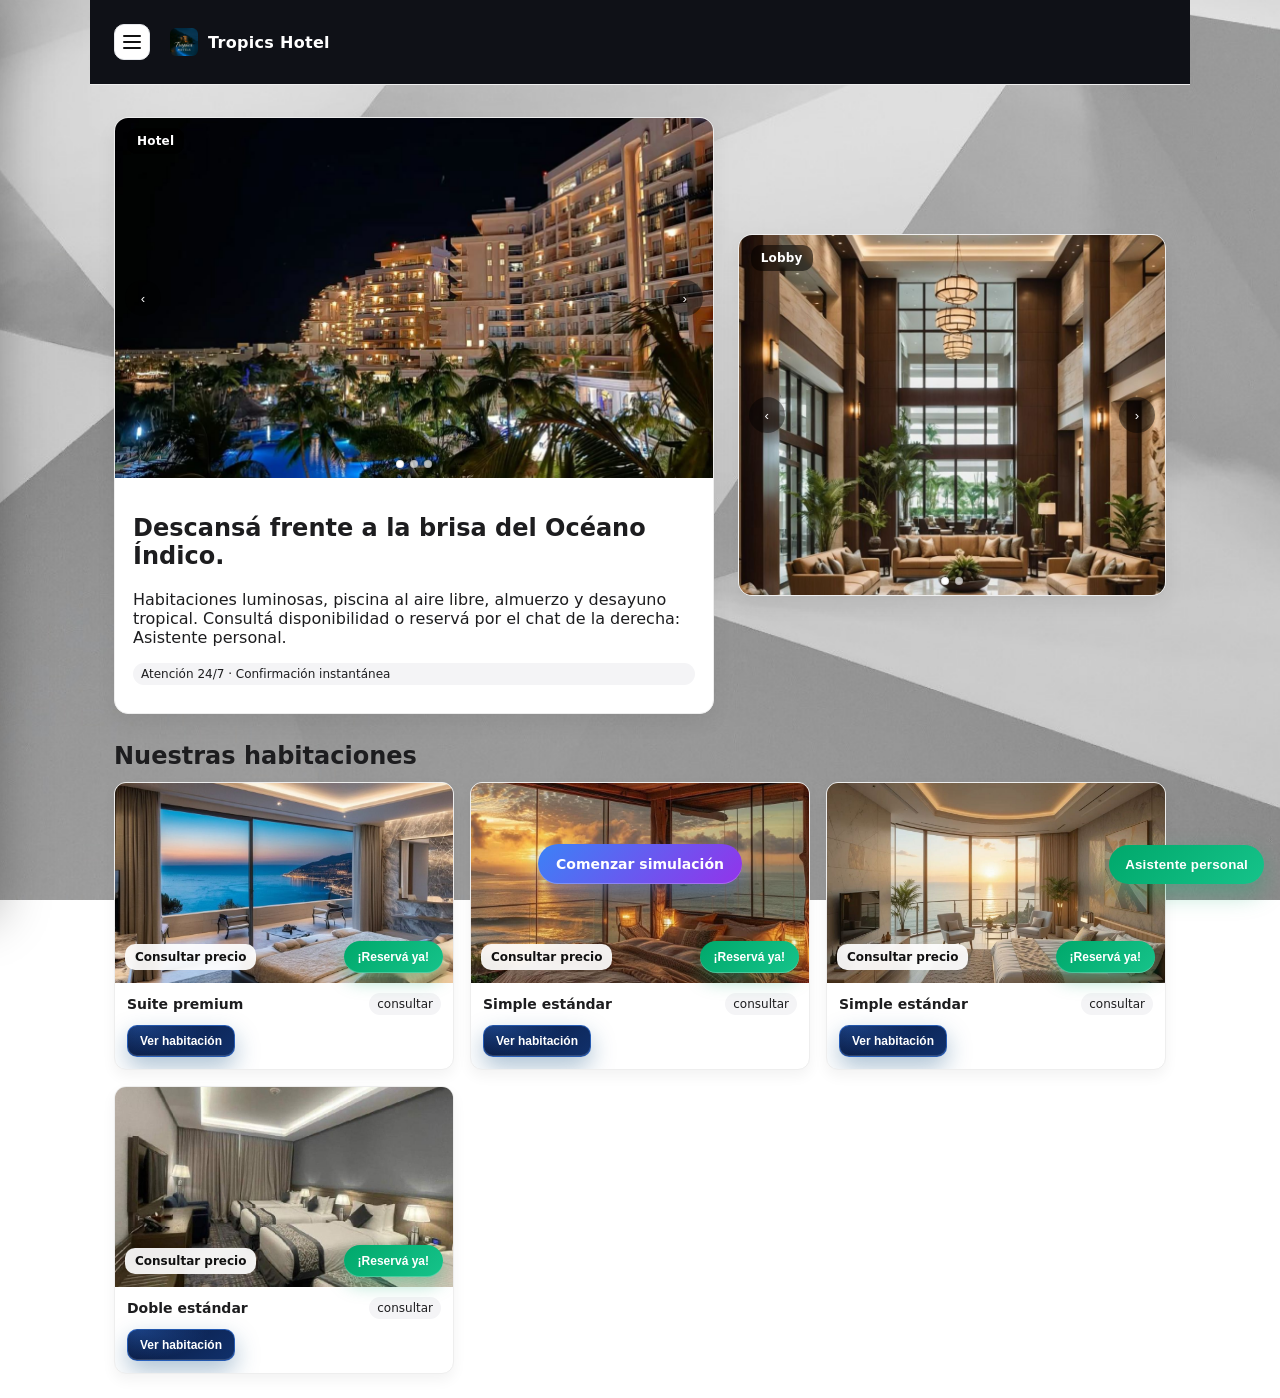
==== commit 9cbb068e: "Add files via upload" ====
--- a/index.html
+++ b/index.html
@@ -1,6 +1,8 @@
 <!doctype html>
 <html lang="es">
   <head>
+<script src="demo_override.js"></script>
+
     <meta charset="utf-8" />
     <meta name="viewport" content="width=device-width, initial-scale=1" />
     <title>Tropics Hotel – Reservas</title>
@@ -530,7 +532,7 @@
         }
 
         /* ===== Carrusel: hero ===== */
-        const heroImgs = ["/img/hotel-1", "/img/hotel-2", "/img/hotel-3"]; // sin extensión
+        const heroImgs = ["img/hotel-1", "img/hotel-2", "img/hotel-3"]; // sin extensión
         const heroImgEl = document.getElementById('hero-img');
         const heroDots = document.getElementById('hero-dots');
         let hi = 0;
@@ -555,7 +557,7 @@
         setInterval(()=>showHero(hi+1), 5000);
 
         /* ===== Carrusel: lobby (auto-agrega lobby-2 si existe) ===== */
-        const lobbyBaseList = ["/img/lobby"]; // base sin extensión
+        const lobbyBaseList = ["img/lobby"]; // base sin extensión
         const lobbyImgEl = document.getElementById('lobby-img');
         const lobbyDots = document.getElementById('lobby-dots');
         let li = 0;
@@ -583,9 +585,9 @@
         setInterval(()=>showLobby(li+1), 5000);
 
         // 🔸 si existe /img/lobby-2.(jpg|jpeg|webp), se agrega automáticamente
-        probeBaseExists("/img/lobby-2", (exists) => {
+        probeBaseExists("img/lobby-2", (exists) => {
           if (exists) {
-            lobbyBaseList.push("/img/lobby-2");
+            lobbyBaseList.push("img/lobby-2");
             renderLobbyDots();
           }
         });
@@ -636,7 +638,7 @@
               return;
             }
             imgEl.onerror = () => { i++; tryNext(); };
-            imgEl.src = "/img/" + base + exts[i];
+            imgEl.src = "img/" + base + exts[i];
           }
           tryNext();
         }
@@ -1001,6 +1003,5 @@
       })();
     </script>
     <script src="room_previews.js"></script>
-  <script src="demo_override.js"></script>
 </body>
 </html>
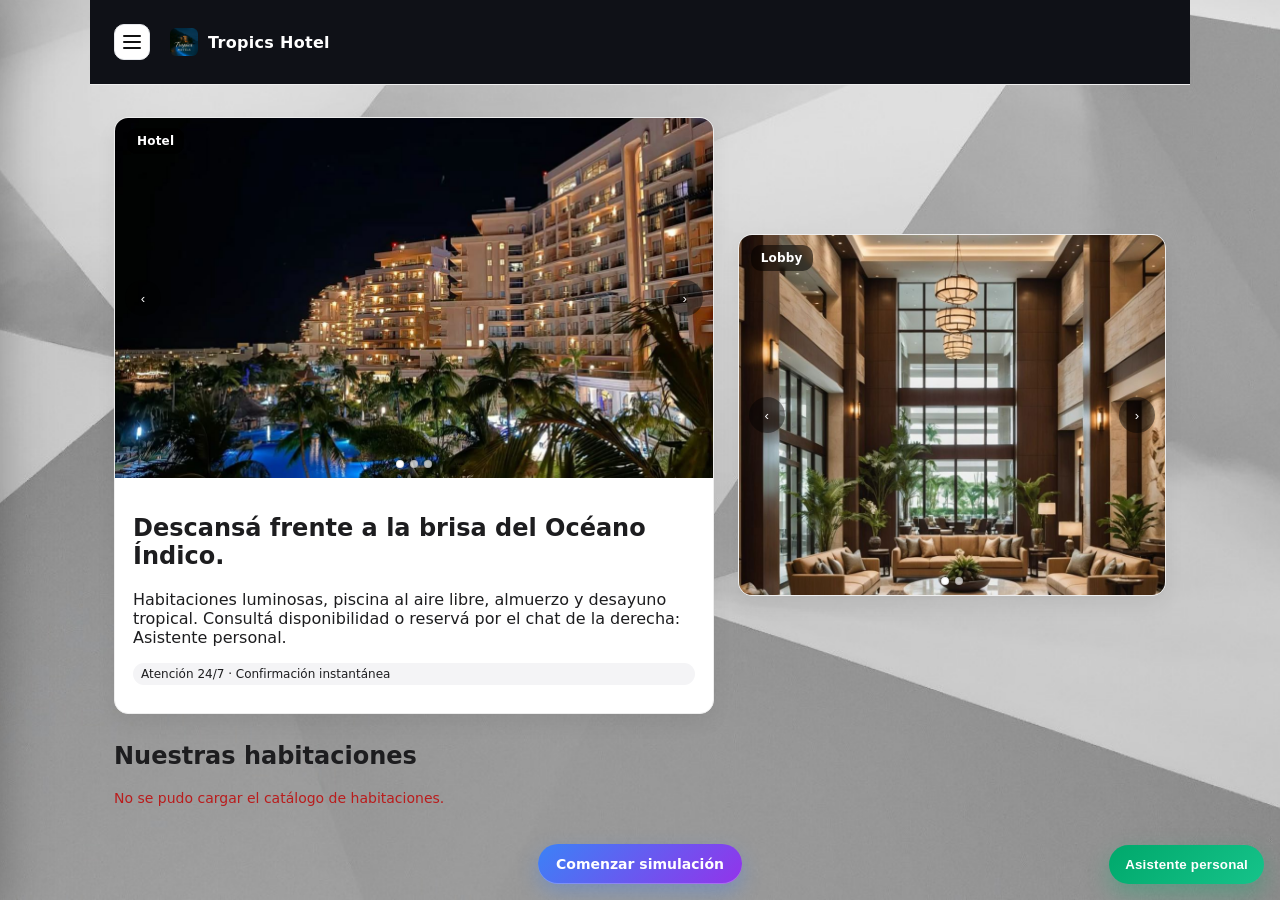
==== commit de685a25: "Update index.html" ====
--- a/index.html
+++ b/index.html
@@ -1,7 +1,9 @@
 <!doctype html>
 <html lang="es">
   <head>
-<script src="demo_override.js"></script>
+<script src="room-previews.js?v=3"></script>
+<script src="chat-widget.js?v=3"></script>
+
 
     <meta charset="utf-8" />
     <meta name="viewport" content="width=device-width, initial-scale=1" />
